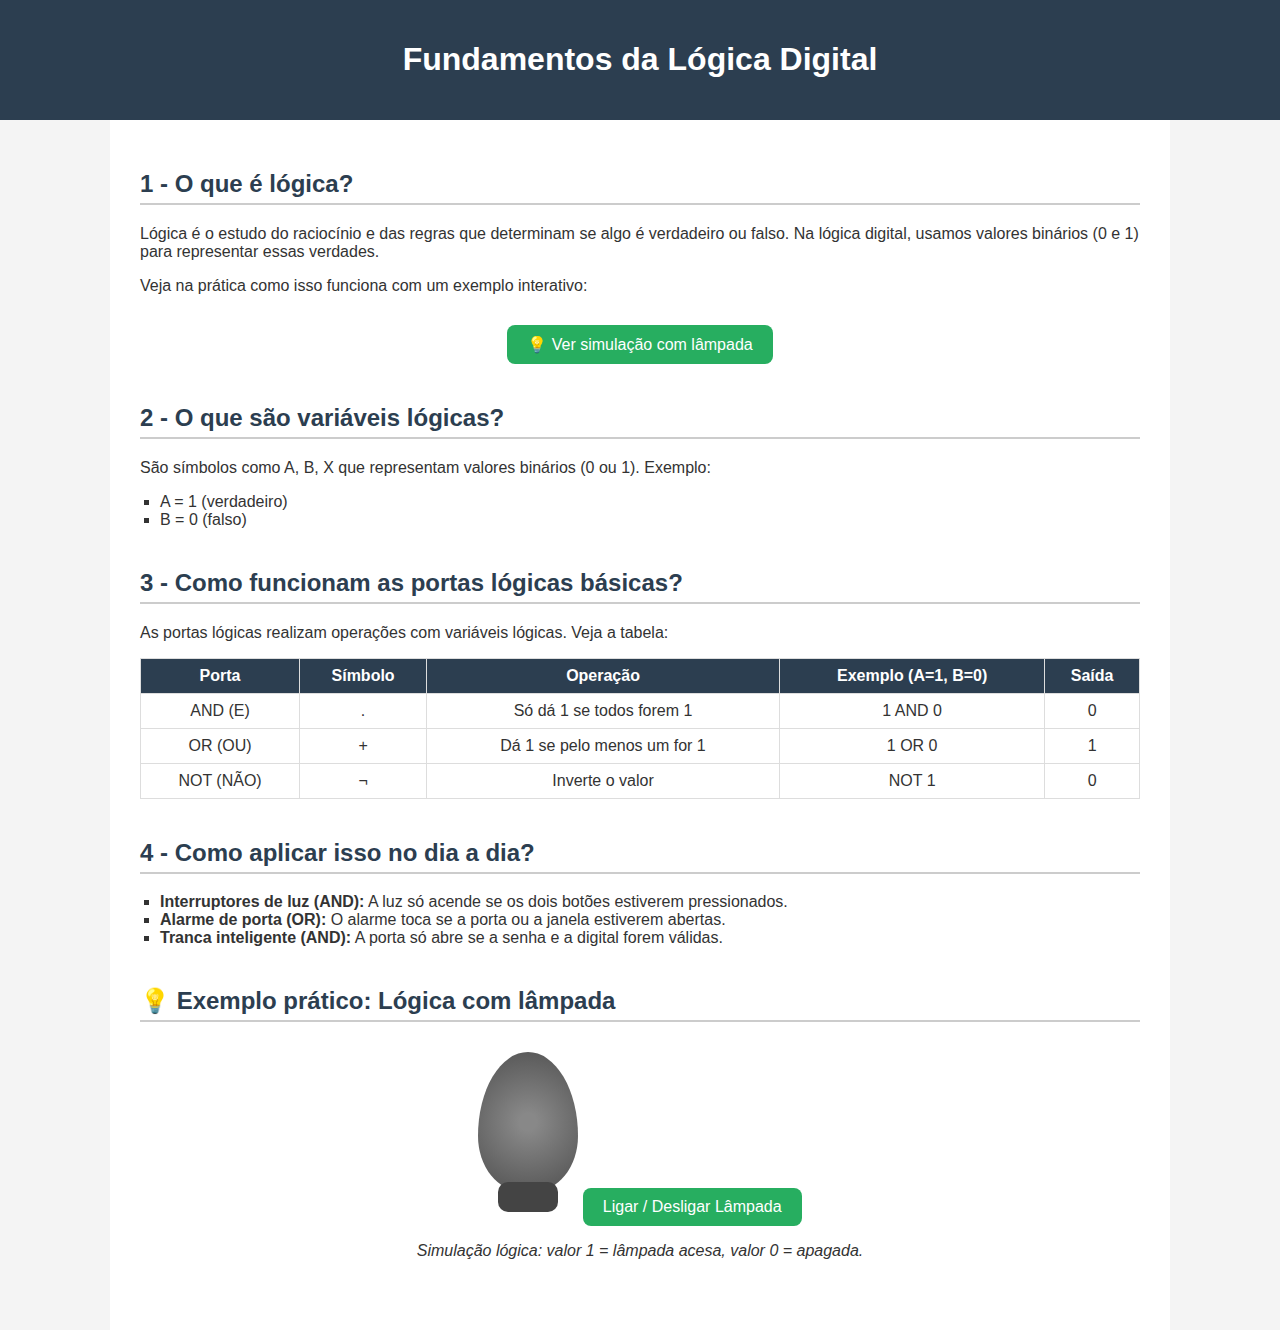
==== index.html @ 823d7d38 "tirando da pasta" ====
<!DOCTYPE html>
<html lang="pt-BR">
<head>
  <meta charset="UTF-8">
  <meta name="viewport" content="width=device-width, initial-scale=1.0">
  <title>Fundamentos da Lógica Digital</title>
  <link rel="stylesheet" href="style.css">
</head>
<body>
  <header>
    <h1>Fundamentos da Lógica Digital</h1>
  </header>

  <main>
    <section>
      <h2>1 - O que é lógica?</h2>
      <p>Lógica é o estudo do raciocínio e das regras que determinam se algo é verdadeiro ou falso. Na lógica digital, usamos valores binários (0 e 1) para representar essas verdades.</p>
      <p>Veja na prática como isso funciona com um exemplo interativo:</p>
      <div class="lampada-link-container">
        <button class="lampada-botao animado" onclick="document.getElementById('lampadaSection').scrollIntoView({ behavior: 'smooth' });">
          💡 Ver simulação com lâmpada
        </button>
      </div>
    </section>

    <section>
      <h2>2 - O que são variáveis lógicas?</h2>
      <p>São símbolos como A, B, X que representam valores binários (0 ou 1). Exemplo:</p>
      <ul>
        <li>A = 1 (verdadeiro)</li>
        <li>B = 0 (falso)</li>
      </ul>
    </section>

    <section>
      <h2>3 - Como funcionam as portas lógicas básicas?</h2>
      <p>As portas lógicas realizam operações com variáveis lógicas. Veja a tabela:</p>
      <table>
        <tr>
          <th>Porta</th>
          <th>Símbolo</th>
          <th>Operação</th>
          <th>Exemplo (A=1, B=0)</th>
          <th>Saída</th>
        </tr>
        <tr>
          <td>AND (E)</td>
          <td>.</td>
          <td>Só dá 1 se todos forem 1</td>
          <td>1 AND 0</td>
          <td>0</td>
        </tr>
        <tr>
          <td>OR (OU)</td>
          <td>+</td>
          <td>Dá 1 se pelo menos um for 1</td>
          <td>1 OR 0</td>
          <td>1</td>
        </tr>
        <tr>
          <td>NOT (NÃO)</td>
          <td>¬</td>
          <td>Inverte o valor</td>
          <td>NOT 1</td>
          <td>0</td>
        </tr>
      </table>
    </section>

    <section>
      <h2>4 - Como aplicar isso no dia a dia?</h2>
      <ul>
        <li><strong>Interruptores de luz (AND):</strong> A luz só acende se os dois botões estiverem pressionados.</li>
        <li><strong>Alarme de porta (OR):</strong> O alarme toca se a porta ou a janela estiverem abertas.</li>
        <li><strong>Tranca inteligente (AND):</strong> A porta só abre se a senha e a digital forem válidas.</li>
      </ul>
    </section>

    <section id="lampadaSection">
      <h2>💡 Exemplo prático: Lógica com lâmpada</h2>
      <div class="lampada-container">
        <div class="lampada-wrapper">
          <div id="lampada" class="lampada off"></div>
          <div class="base"></div>
        </div>
        <button class="lampada-botao animado" onclick="alternarLampada()">Ligar / Desligar Lâmpada</button>
        <p><em>Simulação lógica: valor 1 = lâmpada acesa, valor 0 = apagada.</em></p>
      </div>
    </section>
  </main>

  <script>
    function alternarLampada() {
      const lampada = document.getElementById('lampada');
      lampada.classList.toggle('off');
    }
  </script>
</body>
</html>
---- style.css ----
body {
  font-family: Arial, sans-serif;
  background-color: #f4f4f4;
  color: #333;
  margin: 0;
  padding: 0;
}

header {
  background-color: #2c3e50;
  color: white;
  padding: 20px;
  text-align: center;
}

main {
  padding: 30px;
  max-width: 1000px;
  margin: auto;
  background-color: white;
}

section {
  margin-bottom: 40px;
}

h2 {
  color: #2c3e50;
  border-bottom: 2px solid #ccc;
  padding-bottom: 5px;
}

ul {
  list-style: square;
  padding-left: 20px;
}

table {
  width: 100%;
  border-collapse: collapse;
  margin-top: 10px;
}

th, td {
  border: 1px solid #ddd;
  padding: 8px;
  text-align: center;
}

th {
  background-color: #2c3e50;
  color: white;
}

.lampada-container {
  text-align: center;
  margin-top: 30px;
}

.lampada-wrapper {
  display: inline-block;
  position: relative;
}

.lampada {
  width: 100px;
  height: 140px;
  background: radial-gradient(circle at center, #fff176 10%, #fdd835 60%, #fbc02d 100%);
  border-radius: 50% 50% 45% 45% / 60% 60% 40% 40%;
  box-shadow: 0 0 40px rgba(255, 235, 59, 0.6);
  transition: all 0.3s ease;
  animation: glow 2s infinite ease-in-out;
}

.lampada.off {
  background: radial-gradient(circle at center, #888 10%, #555 90%);
  box-shadow: none;
  animation: none;
}

.base {
  width: 60px;
  height: 30px;
  background: #444;
  margin: -10px auto 0;
  border-radius: 10px;
}

.lampada-botao {
  padding: 10px 20px;
  background-color: #27ae60;
  color: white;
  border: none;
  border-radius: 8px;
  cursor: pointer;
  font-size: 16px;
  transition: background 0.3s;
  margin-top: 10px;
}

.lampada-botao:hover {
  background-color: #219150;
}

.lampada-link-container {
  margin-top: 20px;
  text-align: center;
}

.animado {
  animation: bounce 1s infinite alternate;
}

@keyframes bounce {
  0% { transform: translateY(0); }
  100% { transform: translateY(-5px); }
}

@keyframes glow {
  0% { box-shadow: 0 0 10px rgba(255, 235, 59, 0.4); }
  50% { box-shadow: 0 0 40px rgba(255, 235, 59, 1); }
  100% { box-shadow: 0 0 10px rgba(255, 235, 59, 0.4); }
}
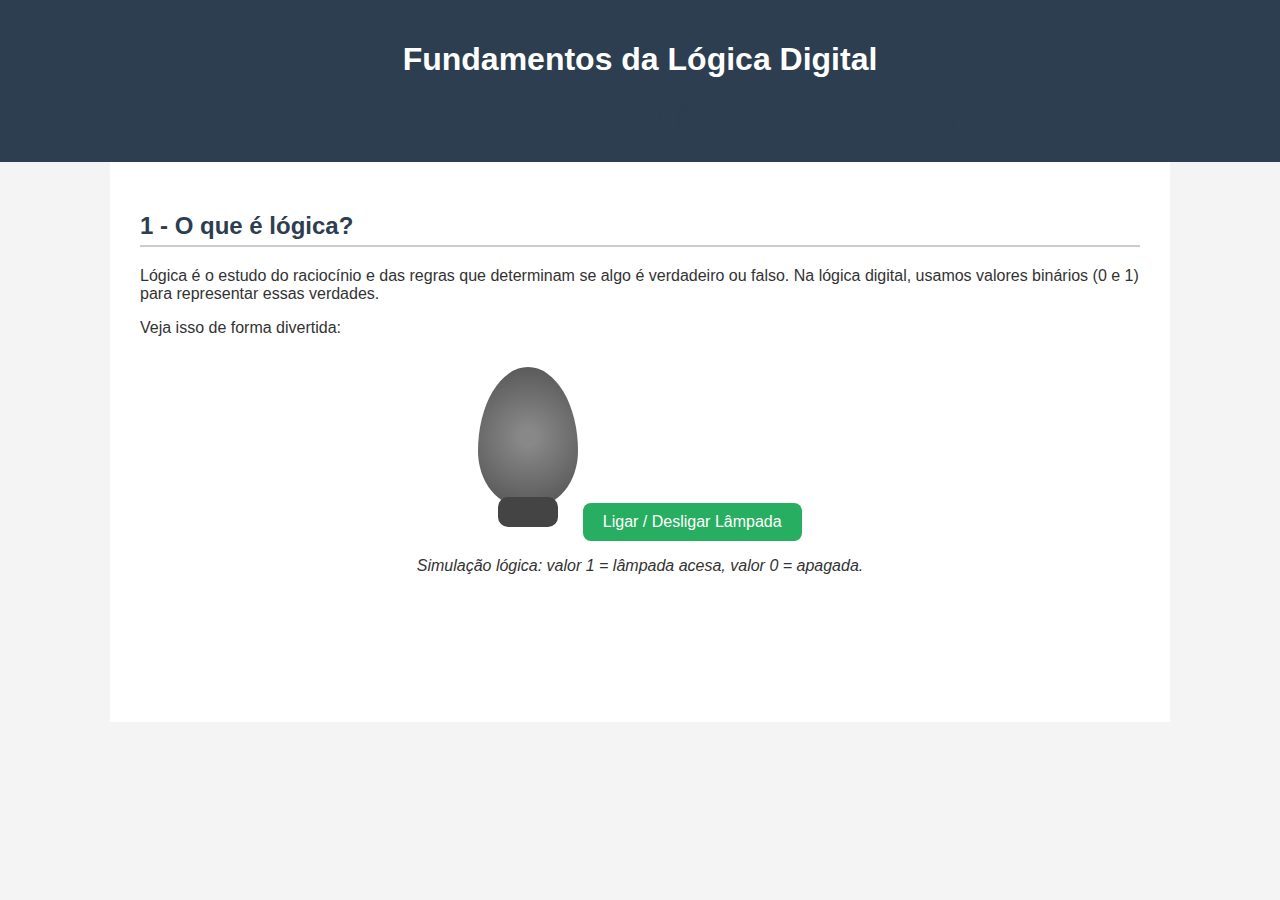
==== commit 09257ea0: "adicionando animações, deem um pull" ====
--- a/index.html
+++ b/index.html
@@ -1,29 +1,38 @@
 <!DOCTYPE html>
 <html lang="pt-BR">
 <head>
-  <meta charset="UTF-8">
-  <meta name="viewport" content="width=device-width, initial-scale=1.0">
+  <meta charset="UTF-8" />
+  <meta name="viewport" content="width=device-width, initial-scale=1.0"/>
   <title>Fundamentos da Lógica Digital</title>
-  <link rel="stylesheet" href="style.css">
+  <link rel="stylesheet" href="./style.css"/>
 </head>
 <body>
   <header>
     <h1>Fundamentos da Lógica Digital</h1>
+    <nav class="menu">
+      <button onclick="mostrarCategoria('logica')">O que é Lógica?</button>
+      <button onclick="mostrarCategoria('variaveis')">Variáveis Lógicas</button>
+      <button onclick="mostrarCategoria('portas')">Portas Lógicas</button>
+      <button onclick="mostrarCategoria('aplicacoes')">Aplicações</button>
+    </nav>
   </header>
 
   <main>
-    <section>
+    <section id="logica" class="categoria ativa fade">
       <h2>1 - O que é lógica?</h2>
       <p>Lógica é o estudo do raciocínio e das regras que determinam se algo é verdadeiro ou falso. Na lógica digital, usamos valores binários (0 e 1) para representar essas verdades.</p>
-      <p>Veja na prática como isso funciona com um exemplo interativo:</p>
-      <div class="lampada-link-container">
-        <button class="lampada-botao animado" onclick="document.getElementById('lampadaSection').scrollIntoView({ behavior: 'smooth' });">
-          💡 Ver simulação com lâmpada
-        </button>
+      <p>Veja isso de forma divertida:</p>
+      <div class="lampada-container">
+        <div class="lampada-wrapper">
+          <div id="lampada" class="lampada off"></div>
+          <div class="base"></div>
+        </div>
+        <button class="lampada-botao animado" onclick="alternarLampada()">Ligar / Desligar Lâmpada</button>
+        <p><em>Simulação lógica: valor 1 = lâmpada acesa, valor 0 = apagada.</em></p>
       </div>
     </section>
 
-    <section>
+    <section id="variaveis" class="categoria fade">
       <h2>2 - O que são variáveis lógicas?</h2>
       <p>São símbolos como A, B, X que representam valores binários (0 ou 1). Exemplo:</p>
       <ul>
@@ -32,7 +41,7 @@
       </ul>
     </section>
 
-    <section>
+    <section id="portas" class="categoria fade">
       <h2>3 - Como funcionam as portas lógicas básicas?</h2>
       <p>As portas lógicas realizam operações com variáveis lógicas. Veja a tabela:</p>
       <table>
@@ -67,7 +76,7 @@
       </table>
     </section>
 
-    <section>
+    <section id="aplicacoes" class="categoria fade">
       <h2>4 - Como aplicar isso no dia a dia?</h2>
       <ul>
         <li><strong>Interruptores de luz (AND):</strong> A luz só acende se os dois botões estiverem pressionados.</li>
@@ -75,25 +84,82 @@
         <li><strong>Tranca inteligente (AND):</strong> A porta só abre se a senha e a digital forem válidas.</li>
       </ul>
     </section>
-
-    <section id="lampadaSection">
-      <h2>💡 Exemplo prático: Lógica com lâmpada</h2>
-      <div class="lampada-container">
-        <div class="lampada-wrapper">
-          <div id="lampada" class="lampada off"></div>
-          <div class="base"></div>
-        </div>
-        <button class="lampada-botao animado" onclick="alternarLampada()">Ligar / Desligar Lâmpada</button>
-        <p><em>Simulação lógica: valor 1 = lâmpada acesa, valor 0 = apagada.</em></p>
-      </div>
-    </section>
   </main>
 
   <script>
+    function mostrarCategoria(id) {
+      const seções = document.querySelectorAll(".categoria");
+      seções.forEach(sec => {
+        if (sec.id === id) {
+          sec.classList.add("ativa");
+        } else {
+          sec.classList.remove("ativa");
+        }
+      });
+    }
+
     function alternarLampada() {
-      const lampada = document.getElementById('lampada');
-      lampada.classList.toggle('off');
+    const lampada = document.getElementById('lampada');
+    lampada.classList.toggle('off');
+  }
+
+  function mostrarCategoria(id) {
+  const seções = document.querySelectorAll(".categoria");
+  const novaSecao = document.getElementById(id);
+  let secaoAtual = null;
+
+  // Descobre qual seção está visível no momento
+  seções.forEach(sec => {
+    if (sec.classList.contains("ativa")) {
+      secaoAtual = sec;
     }
+  });
+
+  if (secaoAtual === novaSecao) return; // Se clicar na mesma, não faz nada
+
+  if (secaoAtual) {
+    // Aplica fade-out
+    secaoAtual.classList.remove("fade-in");
+    secaoAtual.classList.add("fade-out");
+
+    // Espera o fade-out acabar, esconde, mostra nova
+    setTimeout(() => {
+      secaoAtual.classList.remove("ativa", "fade-out");
+      secaoAtual.style.display = "none";
+
+      // Mostra a nova com fade-in
+      novaSecao.style.display = "block";
+      novaSecao.classList.add("ativa", "fade-in");
+
+      // Anima elementos internos
+      animarAoRolar();
+    }, 500);
+  } else {
+    // Primeira vez carregando
+    novaSecao.style.display = "block";
+    novaSecao.classList.add("ativa", "fade-in");
+  }
+
+  window.scrollTo({ top: 0, behavior: 'smooth' });
+}
+
+
+  // ANIMAÇÃO AO ROLAR PARA CONTEÚDO INTERNO
+  function animarAoRolar() {
+    const elementos = document.querySelectorAll('[data-anime]');
+    const windowTop = window.pageYOffset + window.innerHeight * 0.85;
+
+    elementos.forEach(el => {
+      if (windowTop > el.offsetTop) {
+        el.classList.add('animado');
+      } else {
+        el.classList.remove('animado');
+      }
+    });
+  }
+
+  window.addEventListener('scroll', animarAoRolar);
+  document.addEventListener('DOMContentLoaded', animarAoRolar);
   </script>
 </body>
-</html>+</html>
--- a/style.css
+++ b/style.css
@@ -120,4 +120,70 @@
   0% { box-shadow: 0 0 10px rgba(255, 235, 59, 0.4); }
   50% { box-shadow: 0 0 40px rgba(255, 235, 59, 1); }
   100% { box-shadow: 0 0 10px rgba(255, 235, 59, 0.4); }
-} +} 
+
+/* NOVO MENU BONITO */
+.menu {
+  margin-top: 20px;
+  text-align: center;
+  display: flex;
+  justify-content: center;
+  flex-wrap: wrap;
+  gap: 15px;
+}
+
+.menu button {
+  padding: 10px 18px;
+  background: none;
+  border: 2px solid #2c3e50;
+  border-radius: 30px;
+  color: #2c3e50;
+  font-size: 16px;
+  cursor: pointer;
+  transition: all 0.3s ease;
+}
+
+.menu button:hover {
+  background-color: #2c3e50;
+  color: white;
+}
+
+/* FADE ENTRE AS SEÇÕES */
+.categoria {
+  display: none;
+  opacity: 0;
+  transform: translateY(20px);
+  transition: opacity 0.5s ease, transform 0.5s ease;
+  position: absolute;
+  width: 100%;
+  left: 0;
+  top: 0;
+}
+
+.categoria.ativa {
+  display: block;
+  opacity: 1;
+  transform: translateY(0);
+  position: relative;
+}
+
+.fade-out {
+  opacity: 0 !important;
+  transform: translateY(20px);
+}
+
+.fade-in {
+  opacity: 1;
+  transform: translateY(0);
+}
+
+/* Mantém tudo bonito e centralizado */
+main {
+  padding: 30px;
+  max-width: 1000px;
+  margin: auto;
+  background-color: white;
+  position: relative;
+  min-height: 500px;
+  overflow: hidden;
+}
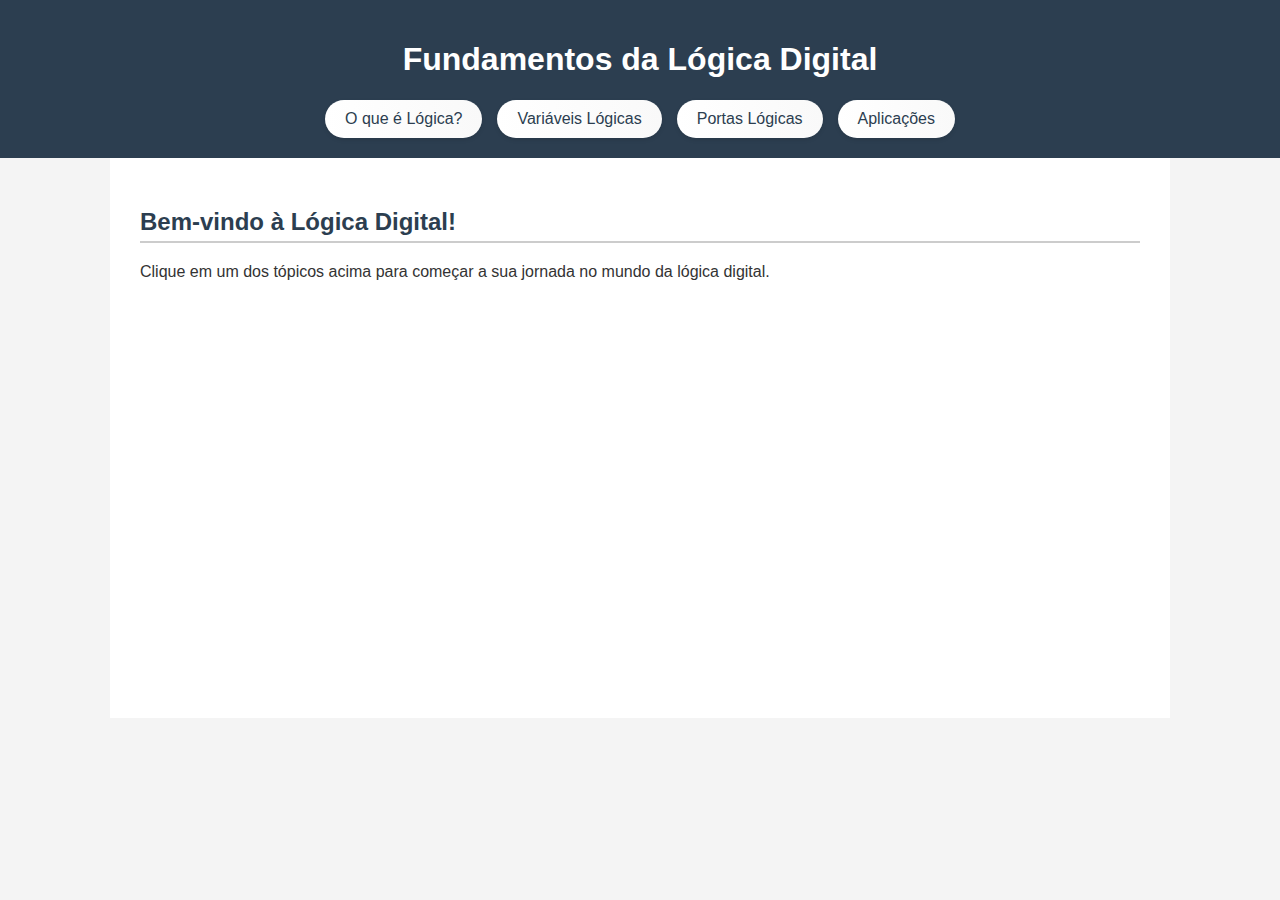
==== commit cd88ee4b: "adicionando o robo da Giovanna" ====
--- a/index.html
+++ b/index.html
@@ -4,7 +4,7 @@
   <meta charset="UTF-8" />
   <meta name="viewport" content="width=device-width, initial-scale=1.0"/>
   <title>Fundamentos da Lógica Digital</title>
-  <link rel="stylesheet" href="./style.css"/>
+  <link rel="stylesheet" href="style.css"/>
 </head>
 <body>
   <header>
@@ -18,18 +18,33 @@
   </header>
 
   <main>
-    <section id="logica" class="categoria ativa fade">
+    <section id="inicio" class="categoria ativa fade">
+      <h2>Bem-vindo à Lógica Digital!</h2>
+      <p>Clique em um dos tópicos acima para começar a sua jornada no mundo da lógica digital.</p>
+    </section>
+
+    <section id="logica" class="categoria fade">
       <h2>1 - O que é lógica?</h2>
-      <p>Lógica é o estudo do raciocínio e das regras que determinam se algo é verdadeiro ou falso. Na lógica digital, usamos valores binários (0 e 1) para representar essas verdades.</p>
-      <p>Veja isso de forma divertida:</p>
-      <div class="lampada-container">
-        <div class="lampada-wrapper">
-          <div id="lampada" class="lampada off"></div>
-          <div class="base"></div>
+      <p>Lógica é o estudo do raciocínio e das regras que determinam se algo é verdadeiro ou falso.</p>
+      <p>Na lógica digital, usamos valores binários (0 e 1) para representar essas verdades.</p>
+      <h3>Conheça o Robô Preguiçoso</h3>
+      <p><strong>Ele só vai pegar seu brinquedo (verdadeiro/1) SE você pedir COM CARINHO (1) OU oferecer um biscoito (1).</strong></p>
+      <p>Se você não fizer nenhum dos dois (0 OU 0), ele fica parado (0).</p>
+    
+      <div class="robo-container">
+        <div class="emoji-feedback" id="emoji"></div>
+        <div class="animacao-robo">
+          <img src="Captura de tela 2025-04-11 123210.png" alt="Robô Preguiçoso" class="robo-img" id="robo" />
+          <img src="Captura de tela 2025-04-11 132233.png" alt="Brinquedo" class="brinquedo-img" id="brinquedo">
         </div>
-        <button class="lampada-botao animado" onclick="alternarLampada()">Ligar / Desligar Lâmpada</button>
-        <p><em>Simulação lógica: valor 1 = lâmpada acesa, valor 0 = apagada.</em></p>
+        <div class="controle">
+          <label><input type="checkbox" id="carinho"> Com carinho</label>
+          <label><input type="checkbox" id="biscoito"> Biscoito</label>
+          <button onclick="avaliarRobo()">Pedir ao robô</button>
+          <p id="resposta-robo">🤖 Está esperando...</p>
+        </div>
       </div>
+      
     </section>
 
     <section id="variaveis" class="categoria fade">
@@ -43,7 +58,6 @@
 
     <section id="portas" class="categoria fade">
       <h2>3 - Como funcionam as portas lógicas básicas?</h2>
-      <p>As portas lógicas realizam operações com variáveis lógicas. Veja a tabela:</p>
       <table>
         <tr>
           <th>Porta</th>
@@ -86,80 +100,6 @@
     </section>
   </main>
 
-  <script>
-    function mostrarCategoria(id) {
-      const seções = document.querySelectorAll(".categoria");
-      seções.forEach(sec => {
-        if (sec.id === id) {
-          sec.classList.add("ativa");
-        } else {
-          sec.classList.remove("ativa");
-        }
-      });
-    }
-
-    function alternarLampada() {
-    const lampada = document.getElementById('lampada');
-    lampada.classList.toggle('off');
-  }
-
-  function mostrarCategoria(id) {
-  const seções = document.querySelectorAll(".categoria");
-  const novaSecao = document.getElementById(id);
-  let secaoAtual = null;
-
-  // Descobre qual seção está visível no momento
-  seções.forEach(sec => {
-    if (sec.classList.contains("ativa")) {
-      secaoAtual = sec;
-    }
-  });
-
-  if (secaoAtual === novaSecao) return; // Se clicar na mesma, não faz nada
-
-  if (secaoAtual) {
-    // Aplica fade-out
-    secaoAtual.classList.remove("fade-in");
-    secaoAtual.classList.add("fade-out");
-
-    // Espera o fade-out acabar, esconde, mostra nova
-    setTimeout(() => {
-      secaoAtual.classList.remove("ativa", "fade-out");
-      secaoAtual.style.display = "none";
-
-      // Mostra a nova com fade-in
-      novaSecao.style.display = "block";
-      novaSecao.classList.add("ativa", "fade-in");
-
-      // Anima elementos internos
-      animarAoRolar();
-    }, 500);
-  } else {
-    // Primeira vez carregando
-    novaSecao.style.display = "block";
-    novaSecao.classList.add("ativa", "fade-in");
-  }
-
-  window.scrollTo({ top: 0, behavior: 'smooth' });
-}
-
-
-  // ANIMAÇÃO AO ROLAR PARA CONTEÚDO INTERNO
-  function animarAoRolar() {
-    const elementos = document.querySelectorAll('[data-anime]');
-    const windowTop = window.pageYOffset + window.innerHeight * 0.85;
-
-    elementos.forEach(el => {
-      if (windowTop > el.offsetTop) {
-        el.classList.add('animado');
-      } else {
-        el.classList.remove('animado');
-      }
-    });
-  }
-
-  window.addEventListener('scroll', animarAoRolar);
-  document.addEventListener('DOMContentLoaded', animarAoRolar);
-  </script>
+  <script src="script.js"></script>
 </body>
 </html>
--- a/style.css
+++ b/style.css
@@ -18,6 +18,63 @@
   max-width: 1000px;
   margin: auto;
   background-color: white;
+  position: relative;
+  min-height: 500px;
+  overflow: hidden;
+}
+
+.menu {
+  margin-top: 20px;
+  text-align: center;
+  display: flex;
+  justify-content: center;
+  flex-wrap: wrap;
+  gap: 15px;
+}
+
+.menu button {
+  padding: 10px 20px;
+  border: none;
+  border-radius: 30px;
+  font-size: 16px;
+  color: #2c3e50;
+  background: linear-gradient(to right, #ffffff, #f9f9f9);
+  box-shadow: 0 2px 4px rgba(0,0,0,0.1);
+  cursor: pointer;
+  transition: all 0.3s ease;
+  position: relative;
+  overflow: hidden;
+}
+
+.menu button::before {
+  content: "";
+  position: absolute;
+  inset: 0;
+  background: rgba(44, 62, 80, 0.08);
+  border-radius: 30px;
+  opacity: 0;
+  transition: opacity 0.3s ease;
+  z-index: 0;
+}
+
+.menu button:hover::before {
+  opacity: 1;
+}
+
+.menu button:hover {
+  color: #fff;
+  background: linear-gradient(to right, #2c3e50, #34495e);
+  box-shadow: 0 4px 12px rgba(0,0,0,0.2);
+  transform: scale(1.03);
+}
+
+.menu button:focus {
+  outline: none;
+}
+
+.menu button:hover {
+  background-color: #2c3e50;
+  color: white;
 }
 
 section {
@@ -52,103 +109,81 @@
   color: white;
 }
 
-.lampada-container {
-  text-align: center;
-  margin-top: 30px;
-}
-
-.lampada-wrapper {
-  display: inline-block;
-  position: relative;
-}
-
-.lampada {
-  width: 100px;
-  height: 140px;
-  background: radial-gradient(circle at center, #fff176 10%, #fdd835 60%, #fbc02d 100%);
-  border-radius: 50% 50% 45% 45% / 60% 60% 40% 40%;
-  box-shadow: 0 0 40px rgba(255, 235, 59, 0.6);
-  transition: all 0.3s ease;
-  animation: glow 2s infinite ease-in-out;
-}
-
-.lampada.off {
-  background: radial-gradient(circle at center, #888 10%, #555 90%);
-  box-shadow: none;
-  animation: none;
-}
-
-.base {
-  width: 60px;
-  height: 30px;
-  background: #444;
-  margin: -10px auto 0;
-  border-radius: 10px;
-}
-
-.lampada-botao {
-  padding: 10px 20px;
+/* Robô Preguiçoso */
+.robo-container {
+  text-align: center;
+  margin-top: 20px;
+}
+
+.animacao-robo {
+  position: relative;
+  height: 160px;
+  width: 320px;
+  margin: 0 auto 20px auto;
+}
+
+.robo-img {
+  width: 120px;
+  position: absolute;
+  bottom: 0;
+  left: 0;
+  transition: transform 1s ease-in-out;
+}
+
+.robo-img.andando {
+  transform: translateX(160px);
+}
+
+.robo-img.voltando {
+  transform: translateX(0);
+}
+
+.brinquedo-img {
+  width: 120px;
+  transform: rotate(30deg);
+  position: absolute;
+  bottom: 0;
+  right: 0;
+  transition: opacity 0.5s ease;
+}
+
+.brinquedo-img.pegou {
+  opacity: 0;
+}
+
+.emoji-feedback {
+  height: 24px;
+  margin-bottom: 10px;
+  font-size: 24px;
+  transition: opacity 0.5s ease;
+}
+
+
+.controle {
+  margin-top: 10px;
+}
+
+.controle label {
+  display: block;
+  margin: 5px;
+}
+
+.controle button {
+  margin-top: 10px;
+  padding: 8px 16px;
   background-color: #27ae60;
-  color: white;
   border: none;
-  border-radius: 8px;
-  cursor: pointer;
-  font-size: 16px;
-  transition: background 0.3s;
-  margin-top: 10px;
-}
-
-.lampada-botao:hover {
-  background-color: #219150;
-}
-
-.lampada-link-container {
-  margin-top: 20px;
-  text-align: center;
-}
-
-.animado {
-  animation: bounce 1s infinite alternate;
-}
-
-@keyframes bounce {
-  0% { transform: translateY(0); }
-  100% { transform: translateY(-5px); }
-}
-
-@keyframes glow {
-  0% { box-shadow: 0 0 10px rgba(255, 235, 59, 0.4); }
-  50% { box-shadow: 0 0 40px rgba(255, 235, 59, 1); }
-  100% { box-shadow: 0 0 10px rgba(255, 235, 59, 0.4); }
-} 
-
-/* NOVO MENU BONITO */
-.menu {
-  margin-top: 20px;
-  text-align: center;
-  display: flex;
-  justify-content: center;
-  flex-wrap: wrap;
-  gap: 15px;
-}
-
-.menu button {
-  padding: 10px 18px;
-  background: none;
-  border: 2px solid #2c3e50;
-  border-radius: 30px;
-  color: #2c3e50;
-  font-size: 16px;
-  cursor: pointer;
-  transition: all 0.3s ease;
-}
-
-.menu button:hover {
-  background-color: #2c3e50;
-  color: white;
-}
-
-/* FADE ENTRE AS SEÇÕES */
+  color: white;
+  border-radius: 6px;
+  cursor: pointer;  
+}
+
+.controle p {
+  margin-top: 10px;
+  font-weight: bold;
+}
+
+/* Fade Effect */
 .categoria {
   display: none;
   opacity: 0;
@@ -176,14 +211,3 @@
   opacity: 1;
   transform: translateY(0);
 }
-
-/* Mantém tudo bonito e centralizado */
-main {
-  padding: 30px;
-  max-width: 1000px;
-  margin: auto;
-  background-color: white;
-  position: relative;
-  min-height: 500px;
-  overflow: hidden;
-}
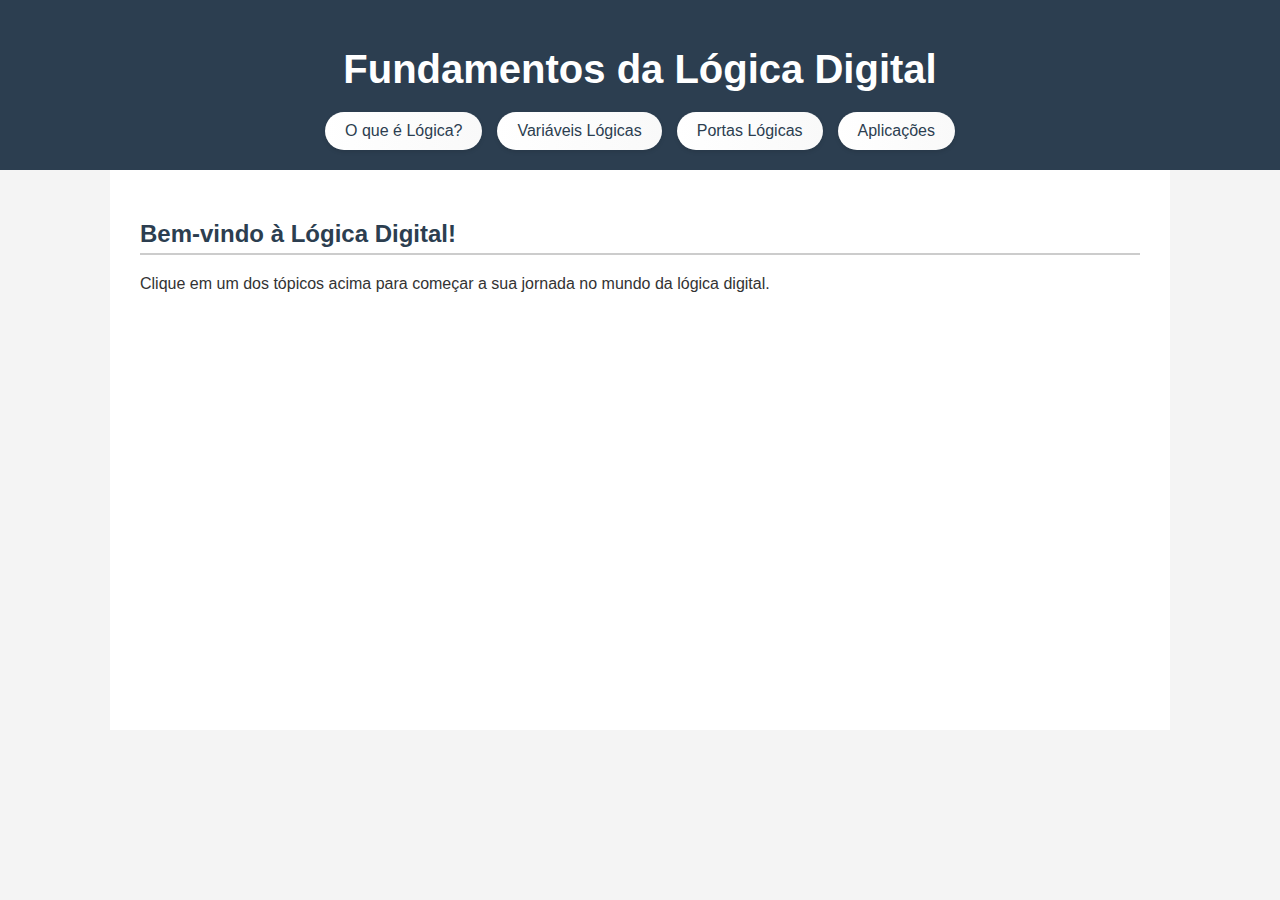
==== commit 4bc4c7f0: "mudando porta mágica" ====
--- a/index.html
+++ b/index.html
@@ -4,6 +4,10 @@
   <meta charset="UTF-8" />
   <meta name="viewport" content="width=device-width, initial-scale=1.0"/>
   <title>Fundamentos da Lógica Digital</title>
+  <link rel="apple-touch-icon" sizes="180x180" href="/apple-touch-icon.png">
+  <link rel="icon" type="image/png" sizes="32x32" href="/favicon-32x32.png">
+  <link rel="icon" type="image/png" sizes="16x16" href="/favicon-16x16.png">
+  <link rel="manifest" href="/site.webmanifest">
   <link rel="stylesheet" href="style.css"/>
 </head>
 <body>
@@ -34,8 +38,8 @@
       <div class="robo-container">
         <div class="emoji-feedback" id="emoji"></div>
         <div class="animacao-robo">
-          <img src="Captura de tela 2025-04-11 123210.png" alt="Robô Preguiçoso" class="robo-img" id="robo" />
-          <img src="Captura de tela 2025-04-11 132233.png" alt="Brinquedo" class="brinquedo-img" id="brinquedo">
+          <img src="./images/robo.png" alt="Robô Preguiçoso" class="robo-img" id="robo" />
+          <img src="./images/brinquedo.png" alt="Brinquedo" class="brinquedo-img" id="brinquedo">
         </div>
         <div class="controle">
           <label><input type="checkbox" id="carinho"> Com carinho</label>
@@ -48,47 +52,59 @@
     </section>
 
     <section id="variaveis" class="categoria fade">
-      <h2>2 - O que são variáveis lógicas?</h2>
-      <p>São símbolos como A, B, X que representam valores binários (0 ou 1). Exemplo:</p>
-      <ul>
-        <li>A = 1 (verdadeiro)</li>
-        <li>B = 0 (falso)</li>
-      </ul>
+      <h2>Variáveis Lógicas</h2>
+  <p>
+    As variáveis lógicas assumem apenas dois valores: verdadeiro (1) ou falso (0). Elas são a base da Lógica Digital e são utilizadas em expressões para determinar o comportamento de circuitos e sistemas.
+  </p>
+
+  <div class="porta-logica-container">
+    <h3>Porta Digital</h3>
+    <p>Marque as condições abaixo para tentar abrir a porta:</p>
+    
+    <label><input type="checkbox" id="senha"> Senha correta</label>
+    <label><input type="checkbox" id="digital"> Digital válida</label>
+    
+    <br />
+    <button onclick="verificarAcesso()">Tentar abrir</button>
+    <br />
+    <img id="portaImagem" src="images/porta_fechada.png" alt="Porta Fechada" class="porta-imagem" />
+    <p id="mensagemAcesso"></p>
+  </div>
     </section>
 
     <section id="portas" class="categoria fade">
-      <h2>3 - Como funcionam as portas lógicas básicas?</h2>
-      <table>
-        <tr>
-          <th>Porta</th>
-          <th>Símbolo</th>
-          <th>Operação</th>
-          <th>Exemplo (A=1, B=0)</th>
-          <th>Saída</th>
-        </tr>
-        <tr>
-          <td>AND (E)</td>
-          <td>.</td>
-          <td>Só dá 1 se todos forem 1</td>
-          <td>1 AND 0</td>
-          <td>0</td>
-        </tr>
-        <tr>
-          <td>OR (OU)</td>
-          <td>+</td>
-          <td>Dá 1 se pelo menos um for 1</td>
-          <td>1 OR 0</td>
-          <td>1</td>
-        </tr>
-        <tr>
-          <td>NOT (NÃO)</td>
-          <td>¬</td>
-          <td>Inverte o valor</td>
-          <td>NOT 1</td>
-          <td>0</td>
-        </tr>
-      </table>
+      <h2 class="titulo-portas">Portas Lógicas Divertidas</h2>
+      <p class="intro">Aprenda como funciona a lógica com jogos e interações!</p>
+    
+      <div class="inputs">
+        <label for="inputA">A:
+          <select id="inputA">
+            <option value="0">0</option>
+            <option value="1">1</option>
+          </select>
+        </label>
+    
+        <label for="inputB">B:
+          <select id="inputB">
+            <option value="0">0</option>
+            <option value="1">1</option>
+          </select>
+        </label>
+      </div>
+    
+      <div class="buttons-portas">
+        <button onclick="calcular('AND')">Cofre Lógico (AND)</button>
+        <button onclick="calcular('OR')">Luz da Festa (OR)</button>
+        <button onclick="calcular('NOT')">Espelho Mágico (NOT A)</button>
+      </div>
+    
+      <div id="emoji" class="emoji">🤔</div>
+      <div id="resultado" class="resultado">Escolha uma operação!</div>
+    
+      <footer class="footer-portas">
+      </footer>
     </section>
+    
 
     <section id="aplicacoes" class="categoria fade">
       <h2>4 - Como aplicar isso no dia a dia?</h2>
--- a/style.css
+++ b/style.css
@@ -183,6 +183,7 @@
   font-weight: bold;
 }
 
+
 /* Fade Effect */
 .categoria {
   display: none;
@@ -211,3 +212,203 @@
   opacity: 1;
   transform: translateY(0);
 }
+
+.porta-logica-container {
+  margin-top: 30px;
+  padding: 20px;
+  border: 2px solid #ccc;
+  border-radius: 12px;
+  background-color: #f8f8f8;
+  text-align: center;
+  box-shadow: 0 4px 10px rgba(0,0,0,0.1);
+  transition: all 0.3s ease;
+}
+
+.porta-logica-container h3 {
+  margin-bottom: 10px;
+  color: #333;
+}
+
+.porta-logica-container label {
+  display: block;
+  margin: 8px 0;
+  font-weight: bold;
+}
+
+.porta-logica-container button {
+  margin-top: 10px;
+  padding: 8px 16px;
+  border: none;
+  background-color: #4CAF50;
+  color: white;
+  font-weight: bold;
+  border-radius: 8px;
+  cursor: pointer;
+  transition: background-color 0.3s ease;
+}
+
+.porta-logica-container button:hover {
+  background-color: #388e3c;
+}
+
+.porta-imagem {
+  width: 150px;
+  margin-top: 20px;
+  opacity: 1;
+  transition: opacity 0.5s ease-in-out;
+}
+
+/* Portas magicas */
+h1 {
+  font-size: 2.5em;
+  margin-bottom: 10px;
+}
+
+.intro {
+  font-size: 1.2em;
+  margin-bottom: 20px;
+}
+
+.inputs {
+  margin-bottom: 20px;
+  font-size: 1.2em;
+}
+
+select {
+  font-size: 1em;
+  margin: 0 10px;
+  padding: 5px;
+}
+
+.buttons button {
+  font-size: 1em;
+  margin: 10px;
+  padding: 15px 25px;
+  border: none;
+  border-radius: 12px;
+  background-color: #ffcc00;
+  cursor: pointer;
+  transition: transform 0.3s, background-color 0.3s;
+}
+
+.buttons button:hover {
+  transform: scale(1.1);
+  background-color: #ffd740;
+}
+
+.resultado {
+  font-size: 1.6em;
+  margin-top: 30px;
+  padding: 20px;
+  background: #d0f0c0;
+  border: 2px dashed #4caf50;
+  border-radius: 10px;
+  display: inline-block;
+  min-width: 300px;
+}
+
+.emoji {
+  font-size: 3em;
+  animation: pulse 2s infinite;
+  margin-top: 20px;
+}
+
+@keyframes pulse {
+  0%, 100% { transform: scale(1); }
+  50% { transform: scale(1.2); }
+}
+
+footer {
+  margin-top: 40px;
+  font-size: 0.9em;
+  color: #666;
+}
+
+#portas {
+  background-color: #f0f9ff;
+  border-radius: 16px;
+  padding: 30px;
+  margin: 40px auto;
+  max-width: 600px;
+  width: 80%;
+  box-shadow: 0 4px 10px rgba(0, 0, 0, 0.1);
+  font-family: 'Comic Sans MS', 'Arial', sans-serif;
+  text-align: center;
+}
+
+.titulo-portas {
+  font-size: 2rem;
+  color: #333;
+  text-align: center;
+  margin-bottom: 10px;
+}
+
+#portas .intro {
+  text-align: center;
+  margin-bottom: 20px;
+  font-size: 1.1rem;
+  color: #555;
+}
+
+.inputs {
+  display: flex;
+  justify-content: center;
+  gap: 20px;
+  margin-bottom: 20px;
+}
+
+.inputs label {
+  font-weight: bold;
+  font-size: 1rem;
+}
+
+select {
+  margin-left: 5px;
+  padding: 4px 8px;
+  font-size: 1rem;
+  border-radius: 6px;
+  border: 1px solid #ccc;
+}
+
+.buttons-portas {
+  display: flex;
+  justify-content: space-around;
+  flex-wrap: wrap;
+  gap: 10px;
+  margin-bottom: 20px;
+}
+
+.buttons-portas button {
+  padding: 10px 20px;
+  font-size: 1rem;
+  border-radius: 12px;
+  border: none;
+  background-color: #4f46e5;
+  color: white;
+  cursor: pointer;
+  transition: background 0.3s ease;
+}
+
+.buttons-portas button:hover {
+  background-color: #3730a3;
+}
+
+.emoji {
+  text-align: center;
+  font-size: 3rem;
+  margin-bottom: 10px;
+}
+
+.resultado {
+  text-align: center;
+  font-size: 1.2rem;
+  color: #222;
+  font-weight: bold;
+  margin-bottom: 20px;
+}
+
+.footer-portas {
+  text-align: center;
+  font-size: 0.9rem;
+  color: #777;
+}
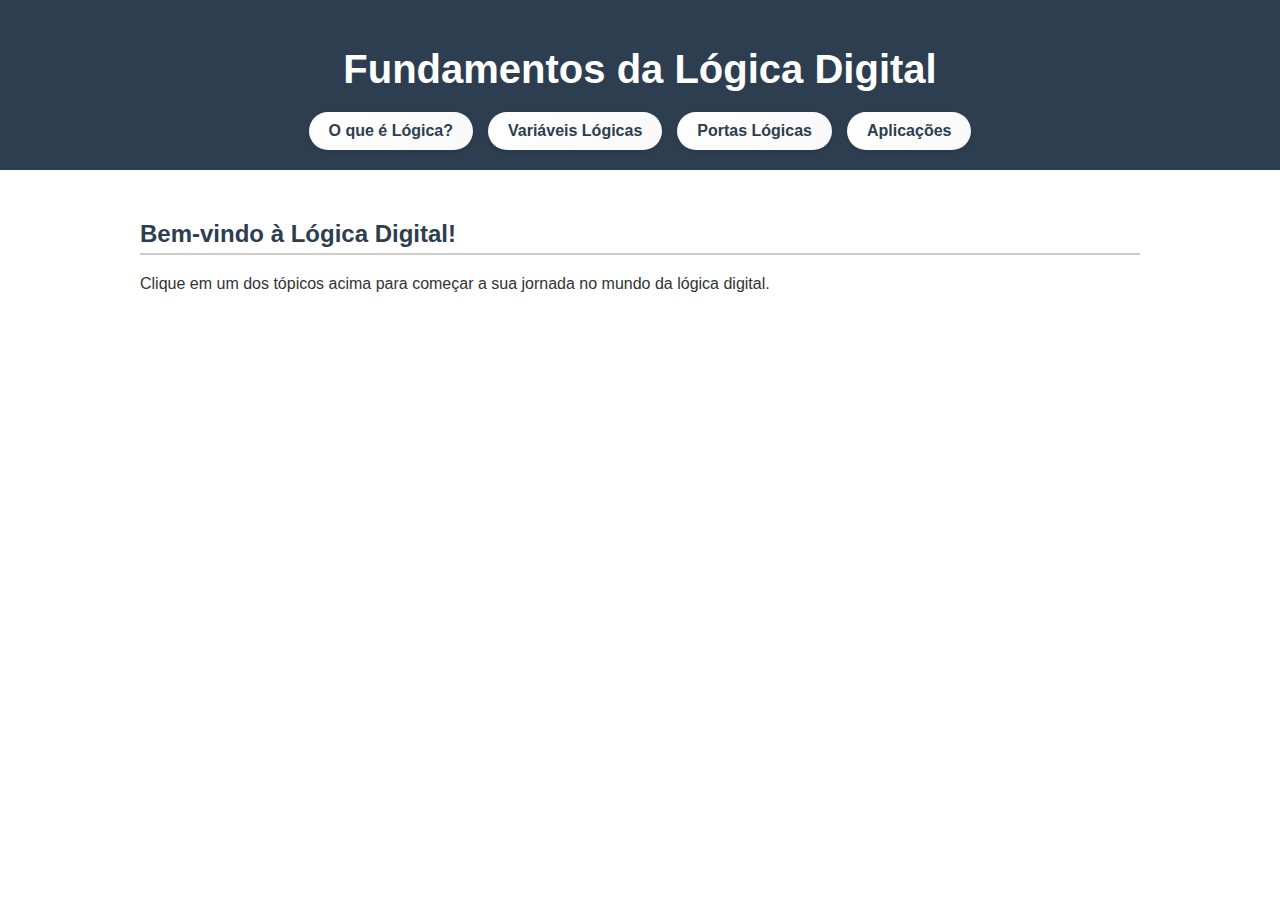
==== commit f1564bc6: "adicionando aplicações" ====
--- a/index.html
+++ b/index.html
@@ -22,11 +22,13 @@
   </header>
 
   <main>
+    <!--inicio-->
     <section id="inicio" class="categoria ativa fade">
       <h2>Bem-vindo à Lógica Digital!</h2>
       <p>Clique em um dos tópicos acima para começar a sua jornada no mundo da lógica digital.</p>
     </section>
 
+    <!--Secao logica-->
     <section id="logica" class="categoria fade">
       <h2>1 - O que é lógica?</h2>
       <p>Lógica é o estudo do raciocínio e das regras que determinam se algo é verdadeiro ou falso.</p>
@@ -51,6 +53,7 @@
       
     </section>
 
+    <!--Secao Variaveis-->
     <section id="variaveis" class="categoria fade">
       <h2>Variáveis Lógicas</h2>
   <p>
@@ -72,9 +75,10 @@
   </div>
     </section>
 
+    <!-- Secao portas -->
     <section id="portas" class="categoria fade">
-      <h2 class="titulo-portas">Portas Lógicas Divertidas</h2>
-      <p class="intro">Aprenda como funciona a lógica com jogos e interações!</p>
+      <h2 class="titulo-portas">Portas Lógicas</h2>
+      <p class="intro">Aprenda como funciona a lógica com alguns jogos!</p>
     
       <div class="inputs">
         <label for="inputA">A:
@@ -94,8 +98,8 @@
     
       <div class="buttons-portas">
         <button onclick="calcular('AND')">Cofre Lógico (AND)</button>
-        <button onclick="calcular('OR')">Luz da Festa (OR)</button>
-        <button onclick="calcular('NOT')">Espelho Mágico (NOT A)</button>
+        <button onclick="calcular('OR')">Lanterna (OR)</button>
+        <button onclick="calcular('NOT')">Reverse Card (NOT)</button>
       </div>
     
       <div id="emoji" class="emoji">🤔</div>
@@ -105,13 +109,68 @@
       </footer>
     </section>
     
-
     <section id="aplicacoes" class="categoria fade">
-      <h2>4 - Como aplicar isso no dia a dia?</h2>
+      <h2>4 - Como isso é aplicado no dia a dia?</h2>
       <ul>
-        <li><strong>Interruptores de luz (AND):</strong> A luz só acende se os dois botões estiverem pressionados.</li>
-        <li><strong>Alarme de porta (OR):</strong> O alarme toca se a porta ou a janela estiverem abertas.</li>
-        <li><strong>Tranca inteligente (AND):</strong> A porta só abre se a senha e a digital forem válidas.</li>
+        <li>
+          <h3>Interruptores(OR)</h3>
+          <div class="aplicacao-box">
+            <p>Os interruptores da sua casa, por exemplo, não são nada mais do que operações lógicas de 'OR'. 
+              Você pode perceber isso quando clica nesse interruptor aqui: 
+              ele só ficará ligado em dois momentos, e é você quem determina isso.
+            </p>
+            <p class="descricao-aplicacao">Essa lógica é comum em casas que possuem interruptor(pelo amor de Deus) para o mesmo ponto de luz.</p>
+            <div class="trilho" id="trilho">
+              <div class="indicador"></div>
+            </div>
+          </div>
+        </li>
+        
+        <li>
+          <h3>Controle de Videogame (OR)</h3>
+          <div class="aplicacao-box">
+            <p>Em jogos, essa lógica também se aplica. No jogo abaixo, o personagem pode pular ou ir para a frente, 
+              dependendo de qual ação for pressionada. 
+              Isso também responde à operação lógica OR.
+            </p>
+            <p>O personagem reage se o botão <strong>A</strong> ou <strong>B</strong> forem pressionados.</p>
+            <div class="console-container">
+              <div class="tela">
+                <img src="images/dinossauro.png" alt="Dinossauro" class="dinossauro" id="dinossauro">
+              </div>
+              <div class="controle">
+                <button class="botao" id="botaoA">A</button>
+                <button class="botao" id="botaoB">B</button>
+              </div>
+            </div>
+          </div>
+        </li>
+    
+        <li>
+          <h3>Lampada (AND)</h3>
+          <div class="aplicacao-box">
+            <p>E por último, temos outra lâmpada, mas ela é um pouco diferente da primeira. 
+              Ela só pode ser ligada se ambas as opções estiverem ativas. 
+              Isso é aplicado em lógicas como a tranca de portas, onde, para abri-la, 
+              você precisaria de uma senha e uma digital válida, por exemplo.
+            </p>
+            <div class="circuito alinhado">
+              <div class="interruptores-container-horizontal">
+                <label class="interruptor-horizontal">
+                  <input type="checkbox" id="interrup1" onchange="atualizarLampada()">
+                  <span class="label-text">Botão 1</span>
+                </label>
+                <label class="interruptor-horizontal">
+                  <input type="checkbox" id="interrup2" onchange="atualizarLampada()">
+                  <span class="label-text">Botão 2</span>
+                </label>
+              </div>
+              <div class="lampada-container-horizontal">
+                <img id="lampada" src="images/lampadaApagada.png" alt="Lâmpada" />
+              </div>
+            </div>
+          </div>
+        </li>
       </ul>
     </section>
   </main>
--- a/style.css
+++ b/style.css
@@ -1,414 +1,700 @@
-body {
-  font-family: Arial, sans-serif;
-  background-color: #f4f4f4;
-  color: #333;
-  margin: 0;
-  padding: 0;
+  /* ========================== */
+  /*        ESTILOS GERAIS     */
+  /* ========================== */
+
+  body {
+    font-family: Arial, sans-serif;
+    color: #333;
+    margin: 0;
+    padding: 0;
+  }
+
+  /* ========================== */
+  /*           HEADER           */
+  /* ========================== */
+
+  header {
+    background-color: #2c3e50;
+    color: white;
+    padding: 20px;
+    text-align: center;
+  }
+
+  /* ========================== */
+  /*            MAIN            */
+  /* ========================== */
+
+  main {
+    padding: 30px;
+    max-width: 1000px;
+    margin: auto;
+    background-color: white;
+    position: relative;
+    min-height: 500px;
+    overflow: hidden;
+  }
+
+  /* ========================== */
+  /*        MENU DE BOTÕES      */
+  /* ========================== */
+
+  .menu {
+    margin-top: 20px;
+    text-align: center;
+    display: flex;
+    justify-content: center;
+    flex-wrap: wrap;
+    gap: 15px;
+  }
+
+  .menu button {
+    padding: 10px 20px;
+    border: none;
+    border-radius: 30px;
+    font-size: 16px;
+    color: #2c3e50;
+    background: linear-gradient(to right, #ffffff, #f9f9f9);
+    box-shadow: 0 2px 4px rgba(0,0,0,0.1);
+    cursor: pointer;
+    transition: all 0.3s ease;
+    position: relative;
+    overflow: hidden;
+  }
+
+  .menu button::before {
+    content: "";
+    position: absolute;
+    inset: 0;
+    background: rgba(44, 62, 80, 0.08);
+    border-radius: 30px;
+    opacity: 0;
+    transition: opacity 0.3s ease;
+    z-index: 0;
+  }
+
+  .menu button:hover::before {
+    opacity: 1;
+  }
+
+  .menu button:hover {
+    color: #fff;
+    background: linear-gradient(to right, #2c3e50, #34495e);
+    box-shadow: 0 4px 12px rgba(0,0,0,0.2);
+    transform: scale(1.03);
+  }
+
+  .menu button:focus {
+    outline: none;
+  }
+
+  .menu button:hover {
+    background-color: #2c3e50;
+    color: white;
+  }
+
+  /* ========================== */
+  /*       SEÇÕES GERAIS        */
+  /* ========================== */
+
+  section {
+    margin-bottom: 40px;
+  }
+
+  h2 {
+    color: #2c3e50;
+    border-bottom: 2px solid #ccc;
+    padding-bottom: 5px;
+  }
+
+  ul {
+    list-style: square;
+    padding-left: 20px;
+  }
+
+  table {
+    width: 100%;
+    border-collapse: collapse;
+    margin-top: 10px;
+  }
+
+  th, td {
+    border: 1px solid #ddd;
+    padding: 8px;
+    text-align: center;
+  }
+
+  th {
+    background-color: #2c3e50;
+    color: white;
+  }
+
+  /* ========================== */
+  /*      ROBÔ PREGUIÇOSO       */
+  /* ========================== */
+
+  .robo-container {
+    text-align: center;
+    margin-top: 20px;
+  }
+
+  .animacao-robo {
+    position: relative;
+    height: 160px;
+    width: 320px;
+    margin: 0 auto 20px auto;
+  }
+
+  .robo-img {
+    width: 120px;
+    position: absolute;
+    bottom: 0;
+    left: 0;
+    transition: transform 1s ease-in-out;
+  }
+
+  .robo-img.andando {
+    transform: translateX(160px);
+  }
+
+  .robo-img.voltando {
+    transform: translateX(0);
+  }
+
+  .brinquedo-img {
+    width: 120px;
+    transform: rotate(30deg);
+    position: absolute;
+    bottom: 0;
+    right: 0;
+    transition: opacity 0.5s ease;
+  }
+
+  .brinquedo-img.pegou {
+    opacity: 0;
+  }
+
+  .emoji-feedback {
+    height: 24px;
+    margin-bottom: 10px;
+    font-size: 24px;
+    transition: opacity 0.5s ease;
+  }
+
+  .controle {
+    margin-top: 10px;
+  }
+
+  .controle label {
+    display: block;
+    margin: 5px;
+  }
+
+  .controle button {
+    margin-top: 10px;
+    padding: 8px 16px;
+    background-color: #27ae60;
+    border: none;
+    color: white;
+    border-radius: 6px;
+    cursor: pointer;
+  }
+
+  .controle p {
+    margin-top: 10px;
+    font-weight: bold;
+  }
+
+  /* ========================== */
+  /*      EFEITO DE TRANSIÇÃO   */
+  /* ========================== */
+
+  .categoria {
+    display: none;
+    opacity: 0;
+    transform: translateY(20px);
+    transition: opacity 0.5s ease, transform 0.5s ease;
+    position: absolute;
+    width: 100%;
+    left: 0;
+    top: 0;
+  }
+
+  .categoria.ativa {
+    display: block;
+    opacity: 1;
+    transform: translateY(0);
+    position: relative;
+  }
+
+  .fade-out {
+    opacity: 0 !important;
+    transform: translateY(20px);
+  }
+
+  .fade-in {
+    opacity: 1;
+    transform: translateY(0);
+  }
+
+  /* ========================== */
+  /*  CONTAINER PORTA LÓGICA    */
+  /* ========================== */
+
+  .porta-logica-container {
+    margin-top: 30px;
+    padding: 20px;
+    border: 2px solid #ccc;
+    border-radius: 12px;
+    background-color: #f8f8f8;
+    text-align: center;
+    box-shadow: 0 4px 10px rgba(0,0,0,0.1);
+    transition: all 0.3s ease;
+  }
+
+  .porta-logica-container h3 {
+    margin-bottom: 10px;
+    color: #333;
+  }
+
+  .porta-logica-container label {
+    display: block;
+    margin: 8px 0;
+    font-weight: bold;
+  }
+
+  .porta-logica-container button {
+    margin-top: 10px;
+    padding: 8px 16px;
+    border: none;
+    background-color: #4CAF50;
+    color: white;
+    font-weight: bold;
+    border-radius: 8px;
+    cursor: pointer;
+    transition: background-color 0.3s ease;
+  }
+
+  .porta-logica-container button:hover {
+    background-color: #388e3c;
+  }
+
+  .porta-imagem {
+    width: 150px;
+    margin-top: 20px;
+    opacity: 1;
+    transition: opacity 0.5s ease-in-out;
+  }
+
+  /* ========================== */
+  /*        PORTAS MÁGICAS      */
+  /* ========================== */
+
+  h1 {
+    font-size: 2.5em;
+    margin-bottom: 10px;
+  }
+
+  .intro {
+    font-size: 1.2em;
+    margin-bottom: 20px;
+  }
+
+  .inputs {
+    margin-bottom: 20px;
+    font-size: 1.2em;
+  }
+
+  select {
+    font-size: 1em;
+    margin: 0 10px;
+    padding: 5px;
+  }
+
+  .buttons button {
+    font-size: 1em;
+    margin: 10px;
+    padding: 15px 25px;
+    border: none;
+    border-radius: 12px;
+    background-color: #ffcc00;
+    cursor: pointer;
+    transition: transform 0.3s, background-color 0.3s;
+  }
+
+  .buttons button:hover {
+    transform: scale(1.1);
+    background-color: #ffd740;
+  }
+
+  .resultado {
+    font-size: 1.6em;
+    margin-top: 30px;
+    padding: 20px;
+    background: #d0f0c0;
+    border: 2px dashed #4caf50;
+    border-radius: 10px;
+    display: inline-block;
+    min-width: 300px;
+  }
+
+  .emoji {
+    font-size: 3em;
+    animation: pulse 2s infinite;
+    margin-top: 20px;
+  }
+
+  @keyframes pulse {
+    0%, 100% { transform: scale(1); }
+    50% { transform: scale(1.2); }
+  }
+
+  /* ========================== */
+  /*           FOOTER           */
+  /* ========================== */
+
+  footer {
+    margin-top: 40px;
+    font-size: 0.9em;
+    color: #666;
+  }
+
+  /* ========================== */
+  /*     SEÇÃO DAS PORTAS       */
+  /* ========================== */
+
+  #portas {
+    background-color: #f0f9ff;
+    border-radius: 16px;
+    padding: 30px;
+    margin: 40px auto;
+    max-width: 600px;
+    width: 80%;
+    box-shadow: 0 4px 10px rgba(0, 0, 0, 0.1);
+    font-family: 'Comic Sans MS', 'Arial', sans-serif;
+    text-align: center;
+  }
+
+  .titulo-portas {
+    font-size: 2rem;
+    color: #333;
+    text-align: center;
+    margin-bottom: 10px;
+  }
+
+  #portas .intro {
+    text-align: center;
+    margin-bottom: 20px;
+    font-size: 1.1rem;
+    color: #555;
+  }
+
+  .inputs {
+    display: flex;
+    justify-content: center;
+    gap: 20px;
+    margin-bottom: 20px;
+  }
+
+  .inputs label {
+    font-weight: bold;
+    font-size: 1rem;
+  }
+
+  select {
+    margin-left: 5px;
+    padding: 4px 8px;
+    font-size: 1rem;
+    border-radius: 6px;
+    border: 1px solid #ccc;
+  }
+
+  .buttons-portas {
+    display: flex;
+    justify-content: space-around;
+    flex-wrap: wrap;
+    gap: 10px;
+    margin-bottom: 20px;
+  }
+
+  .buttons-portas button {
+    padding: 10px 20px;
+    font-size: 1rem;
+    border-radius: 12px;
+    border: none;
+    background-color: #4f46e5;
+    color: white;
+    cursor: pointer;
+    transition: background 0.3s ease;
+  }
+
+  .buttons-portas button:hover {
+    background-color: #3730a3;
+  }
+
+  .emoji {
+    text-align: center;
+    font-size: 3rem;
+    margin-bottom: 10px;
+  }
+
+  .resultado {
+    text-align: center;
+    font-size: 1.2rem;
+    color: #222;
+    font-weight: bold;
+    margin-bottom: 20px;
+  }
+
+  .footer-portas {
+    text-align: center;
+    font-size: 0.9rem;
+    color: #777;
+  }
+  /* ================================= */
+  /*       SESSÃO DAS APLICAÇÕES       */
+  /* ================================= */
+  /*      INTERRUPTOR (darktheme)      */
+
+  .trilho {
+    width: 100px;
+    height: 50px;
+    background-color: rgb(153, 228, 241);
+    box-shadow: 0 0 10px var(--sec);
+    border-radius: 150px;
+    position: relative;
+    cursor: pointer;
+  }
+
+  .trilho .indicador {
+    width: 50px;
+    height: 50px;
+    background-color: rgb(255, 255, 255);
+    border-radius: 50%;
+    transform: scale(.9);
+    position: absolute;
+    left: 0;
+    transition: 1s;
+  }
+
+  .trilho.dark {
+    background-color: rgb(5, 103, 121);
+    box-shadow: 0 0 10px rgb(5, 103, 121);
+
+  }
+
+  .trilho.dark .indicador {
+    left: 50px;
+    background-color: #000;
+  }
+
+  body.dark {
+  background: #000;
+  }
+
+  body.dark main {
+    background-color: #000;
+    color: #fff;
+  }
+
+  body.dark #aplicacoes h2 {
+    color: #00ffff; /* ou outra cor clara */
+  }
+
+
+  /* ========================== */
+  /*         APLICAÇÕES         */
+  /* ========================== */
+
+  .aplicacao-item {
+    font-size: 1.1em;
+    margin: 20px 0;
+    line-height: 1.6;
+    color: #2c3e50;
+    display: flex;
+    align-items: center;
+    justify-content: space-between;
+    gap: 10px;
+    flex-wrap: wrap;
+  }
+
+  .aplicacao-item strong {
+    color: #1a5276;
+  }
+
+  /* Estilo do interruptor deslizante */
+  .switch {
+    position: relative;
+    display: inline-block;
+    width: 50px;
+    height: 26px;
+    margin-left: 15px;
+  }
+
+  .switch input {
+    opacity: 0;
+    width: 0;
+    height: 0;
+  }
+
+  .slider {
+    position: absolute;
+    cursor: pointer;
+    background-color: #ccc;
+    border-radius: 34px;
+    top: 0;
+    left: 0;
+    right: 0;
+    bottom: 0;
+    transition: .4s;
+  }
+
+  .slider::before {
+    content: "";
+    position: absolute;
+    height: 20px;
+    width: 20px;
+    left: 4px;
+    bottom: 3px;
+    background-color: white;
+    transition: .4s;
+    border-radius: 50%;
+  }
+
+  .switch input:checked + .slider {
+    background-color: #4CAF50;
+  }
+
+  .switch input:checked + .slider::before {
+    transform: translateX(24px);
+  }
+
+  .descricao-aplicacao {
+    font-size: 0.95em;
+    color: rgb(255, 255, 255);
+    margin-top: 6px;
+  }
+
+  /* ================================= 
+    Aplicação interativa: Controle de videogame 
+     ================================== 
+  */
+  .aplicacao-box {
+    margin-top: 60px;
+    padding: 20px;
+    border-top: 2px dashed #ffffff30;
+  }
+
+  .console-container {
+    display: flex;
+    flex-direction: column;
+    align-items: center;
+    gap: 15px;
+    margin-top: 20px;
+  }
+
+  .tela {
+    max-width: 200px;
+    height: 150px;
+    width: 100%;
+    background-color: #ffffff;
+    border: 4px solid #888;
+    border-radius: 12px;
+    display: flex;
+    align-items: flex-end;
+    justify-content: center;
+    overflow: hidden;
+    position: relative;
+  }
+
+  .dinossauro {
+    width: 100px;
+    position: absolute;
+    bottom: 0;
+    left: 50%;
+    transform: translateX(-50%);
+    transition: transform 0.3s ease, bottom 0.3s ease;
+  }
+
+  .dinossauro.pulando {
+    bottom: 80px; /* altura do pulo */
+  }
+
+  @keyframes correrParaDireita {
+    0% { left: 50%; transform: translateX(-50%); }
+    100% { left: 150%; transform: translateX(-50%); }
+  }
+
+  @keyframes voltarDaEsquerda {
+    0% { left: -150%; transform: translateX(-50%); }
+    100% { left: 50%; transform: translateX(-50%); }
+  }
+
+  .dinossauro.correndo {
+    animation: correrParaDireita 2s linear forwards;
+  }
+
+  .dinossauro.voltando {
+    animation: voltarDaEsquerda 2s linear forwards;
+  }
+
+  button {
+    padding: 12px 24px;
+    font-size: 1.2em;
+    font-weight: bold;
+    background-color: #333;
+    color: white;
+    border: 2px solid #555;
+    border-radius: 8px;
+    cursor: pointer;
+    transition: background 0.3s;
+  }
+
+  button:hover {
+    background-color: #555;
+  }
+
+  .aplicacao-or-estilizada {
+    display: flex;
+    justify-content: flex-end;
+    margin-top: 40px;
+    position: relative;
+  }
+
+/* ==========================    */
+/*     INTERRUPTORES (AND)       */
+/* ==========================    */
+
+.circuito.alinhado {
+  display: flex;
+  align-items: center;
+  justify-content: center;
+  gap: 40px;
+  margin-top: 20px;
+  flex-wrap: wrap;
 }
 
-header {
-  background-color: #2c3e50;
-  color: white;
-  padding: 20px;
-  text-align: center;
-}
-
-main {
-  padding: 30px;
-  max-width: 1000px;
-  margin: auto;
-  background-color: white;
-  position: relative;
-  min-height: 500px;
-  overflow: hidden;
-}
-
-.menu {
-  margin-top: 20px;
-  text-align: center;
+.interruptores-container-horizontal {
   display: flex;
-  justify-content: center;
-  flex-wrap: wrap;
+  flex-direction: column;
   gap: 15px;
 }
 
-.menu button {
-  padding: 10px 20px;
-  border: none;
-  border-radius: 30px;
+.interruptor-horizontal {
+  display: flex;
+  align-items: center;
+  gap: 10px;
+  font-weight: bold;
+  background-color: #ecf0f1;
+  padding: 10px 15px;
+  border-radius: 8px;
+  box-shadow: 0 2px 6px rgba(0,0,0,0.1);
+}
+
+.lampada-container-horizontal img {
+  width: 100px;
+  transition: transform 0.3s ease;
+}
+
+.label-text {
   font-size: 16px;
-  color: #2c3e50;
-  background: linear-gradient(to right, #ffffff, #f9f9f9);
-  box-shadow: 0 2px 4px rgba(0,0,0,0.1);
-  cursor: pointer;
-  transition: all 0.3s ease;
-  position: relative;
-  overflow: hidden;
-}
-
-.menu button::before {
-  content: "";
-  position: absolute;
-  inset: 0;
-  background: rgba(44, 62, 80, 0.08);
-  border-radius: 30px;
-  opacity: 0;
-  transition: opacity 0.3s ease;
-  z-index: 0;
-}
-
-.menu button:hover::before {
-  opacity: 1;
-}
-
-.menu button:hover {
-  color: #fff;
-  background: linear-gradient(to right, #2c3e50, #34495e);
-  box-shadow: 0 4px 12px rgba(0,0,0,0.2);
-  transform: scale(1.03);
-}
-
-.menu button:focus {
-  outline: none;
-}
-
-.menu button:hover {
-  background-color: #2c3e50;
-  color: white;
-}
-
-section {
-  margin-bottom: 40px;
-}
-
-h2 {
-  color: #2c3e50;
-  border-bottom: 2px solid #ccc;
-  padding-bottom: 5px;
-}
-
-ul {
-  list-style: square;
-  padding-left: 20px;
-}
-
-table {
-  width: 100%;
-  border-collapse: collapse;
-  margin-top: 10px;
-}
-
-th, td {
-  border: 1px solid #ddd;
-  padding: 8px;
-  text-align: center;
-}
-
-th {
-  background-color: #2c3e50;
-  color: white;
-}
-
-/* Robô Preguiçoso */
-.robo-container {
-  text-align: center;
-  margin-top: 20px;
-}
-
-.animacao-robo {
-  position: relative;
-  height: 160px;
-  width: 320px;
-  margin: 0 auto 20px auto;
-}
-
-.robo-img {
-  width: 120px;
-  position: absolute;
-  bottom: 0;
-  left: 0;
-  transition: transform 1s ease-in-out;
-}
-
-.robo-img.andando {
-  transform: translateX(160px);
-}
-
-.robo-img.voltando {
-  transform: translateX(0);
-}
-
-.brinquedo-img {
-  width: 120px;
-  transform: rotate(30deg);
-  position: absolute;
-  bottom: 0;
-  right: 0;
-  transition: opacity 0.5s ease;
-}
-
-.brinquedo-img.pegou {
-  opacity: 0;
-}
-
-.emoji-feedback {
-  height: 24px;
-  margin-bottom: 10px;
-  font-size: 24px;
-  transition: opacity 0.5s ease;
-}
-
-
-.controle {
-  margin-top: 10px;
-}
-
-.controle label {
-  display: block;
-  margin: 5px;
-}
-
-.controle button {
-  margin-top: 10px;
-  padding: 8px 16px;
-  background-color: #27ae60;
-  border: none;
-  color: white;
-  border-radius: 6px;
-  cursor: pointer;  
-}
-
-.controle p {
-  margin-top: 10px;
-  font-weight: bold;
-}
-
-
-/* Fade Effect */
-.categoria {
-  display: none;
-  opacity: 0;
-  transform: translateY(20px);
-  transition: opacity 0.5s ease, transform 0.5s ease;
-  position: absolute;
-  width: 100%;
-  left: 0;
-  top: 0;
-}
-
-.categoria.ativa {
-  display: block;
-  opacity: 1;
-  transform: translateY(0);
-  position: relative;
-}
-
-.fade-out {
-  opacity: 0 !important;
-  transform: translateY(20px);
-}
-
-.fade-in {
-  opacity: 1;
-  transform: translateY(0);
-}
-
-.porta-logica-container {
-  margin-top: 30px;
-  padding: 20px;
-  border: 2px solid #ccc;
-  border-radius: 12px;
-  background-color: #f8f8f8;
-  text-align: center;
-  box-shadow: 0 4px 10px rgba(0,0,0,0.1);
-  transition: all 0.3s ease;
-}
-
-.porta-logica-container h3 {
-  margin-bottom: 10px;
-  color: #333;
-}
-
-.porta-logica-container label {
-  display: block;
-  margin: 8px 0;
-  font-weight: bold;
-}
-
-.porta-logica-container button {
-  margin-top: 10px;
-  padding: 8px 16px;
-  border: none;
-  background-color: #4CAF50;
-  color: white;
-  font-weight: bold;
-  border-radius: 8px;
-  cursor: pointer;
-  transition: background-color 0.3s ease;
-}
-
-.porta-logica-container button:hover {
-  background-color: #388e3c;
-}
-
-.porta-imagem {
-  width: 150px;
-  margin-top: 20px;
-  opacity: 1;
-  transition: opacity 0.5s ease-in-out;
-}
-
-/* Portas magicas */
-h1 {
-  font-size: 2.5em;
-  margin-bottom: 10px;
-}
-
-.intro {
-  font-size: 1.2em;
-  margin-bottom: 20px;
-}
-
-.inputs {
-  margin-bottom: 20px;
-  font-size: 1.2em;
-}
-
-select {
-  font-size: 1em;
-  margin: 0 10px;
-  padding: 5px;
-}
-
-.buttons button {
-  font-size: 1em;
-  margin: 10px;
-  padding: 15px 25px;
-  border: none;
-  border-radius: 12px;
-  background-color: #ffcc00;
-  cursor: pointer;
-  transition: transform 0.3s, background-color 0.3s;
-}
-
-.buttons button:hover {
-  transform: scale(1.1);
-  background-color: #ffd740;
-}
-
-.resultado {
-  font-size: 1.6em;
-  margin-top: 30px;
-  padding: 20px;
-  background: #d0f0c0;
-  border: 2px dashed #4caf50;
-  border-radius: 10px;
-  display: inline-block;
-  min-width: 300px;
-}
-
-.emoji {
-  font-size: 3em;
-  animation: pulse 2s infinite;
-  margin-top: 20px;
-}
-
-@keyframes pulse {
-  0%, 100% { transform: scale(1); }
-  50% { transform: scale(1.2); }
-}
-
-footer {
-  margin-top: 40px;
-  font-size: 0.9em;
-  color: #666;
-}
-
-#portas {
-  background-color: #f0f9ff;
-  border-radius: 16px;
-  padding: 30px;
-  margin: 40px auto;
-  max-width: 600px;
-  width: 80%;
-  box-shadow: 0 4px 10px rgba(0, 0, 0, 0.1);
-  font-family: 'Comic Sans MS', 'Arial', sans-serif;
-  text-align: center;
-}
-
-.titulo-portas {
-  font-size: 2rem;
-  color: #333;
-  text-align: center;
-  margin-bottom: 10px;
-}
-
-#portas .intro {
-  text-align: center;
-  margin-bottom: 20px;
-  font-size: 1.1rem;
-  color: #555;
-}
-
-.inputs {
-  display: flex;
-  justify-content: center;
-  gap: 20px;
-  margin-bottom: 20px;
-}
-
-.inputs label {
-  font-weight: bold;
-  font-size: 1rem;
-}
-
-select {
-  margin-left: 5px;
-  padding: 4px 8px;
-  font-size: 1rem;
-  border-radius: 6px;
-  border: 1px solid #ccc;
-}
-
-.buttons-portas {
-  display: flex;
-  justify-content: space-around;
-  flex-wrap: wrap;
-  gap: 10px;
-  margin-bottom: 20px;
-}
-
-.buttons-portas button {
-  padding: 10px 20px;
-  font-size: 1rem;
-  border-radius: 12px;
-  border: none;
-  background-color: #4f46e5;
-  color: white;
-  cursor: pointer;
-  transition: background 0.3s ease;
-}
-
-.buttons-portas button:hover {
-  background-color: #3730a3;
-}
-
-.emoji {
-  text-align: center;
-  font-size: 3rem;
-  margin-bottom: 10px;
-}
-
-.resultado {
-  text-align: center;
-  font-size: 1.2rem;
-  color: #222;
-  font-weight: bold;
-  margin-bottom: 20px;
-}
-
-.footer-portas {
-  text-align: center;
-  font-size: 0.9rem;
-  color: #777;
-}
+}